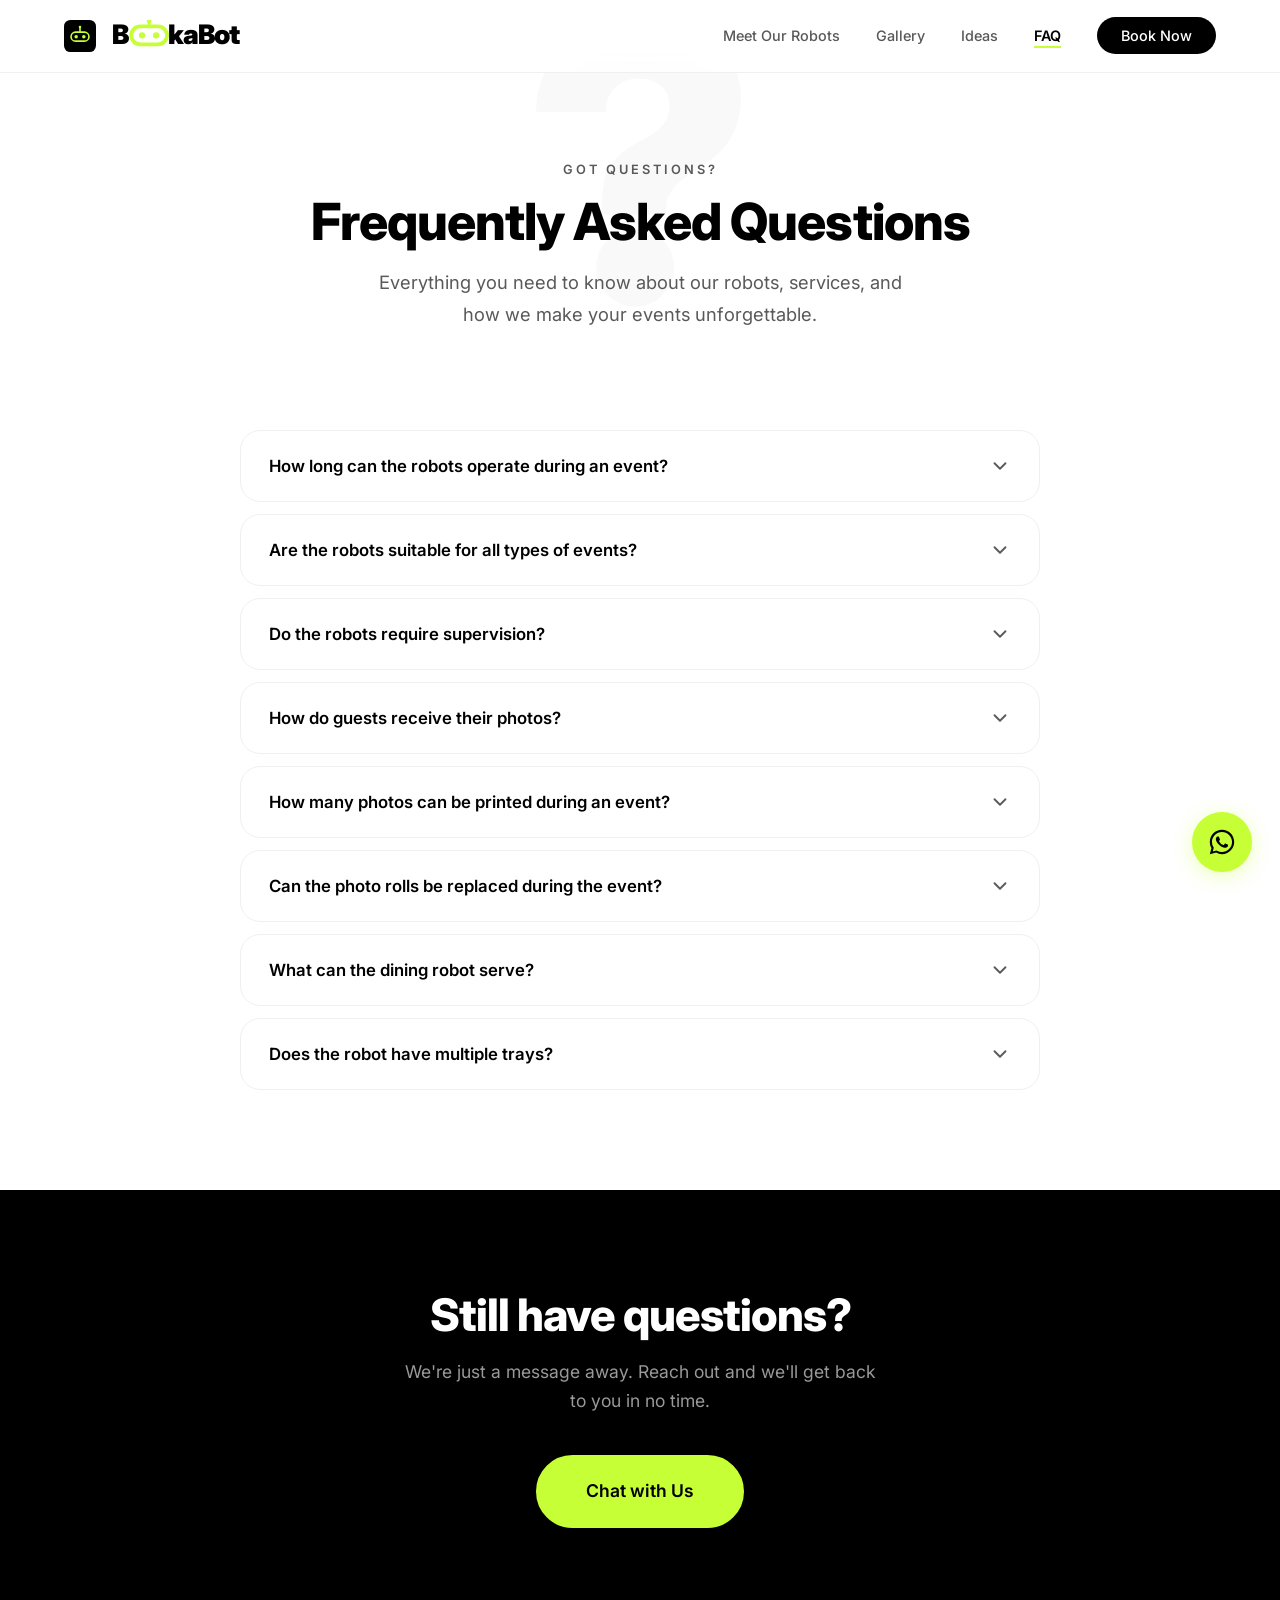
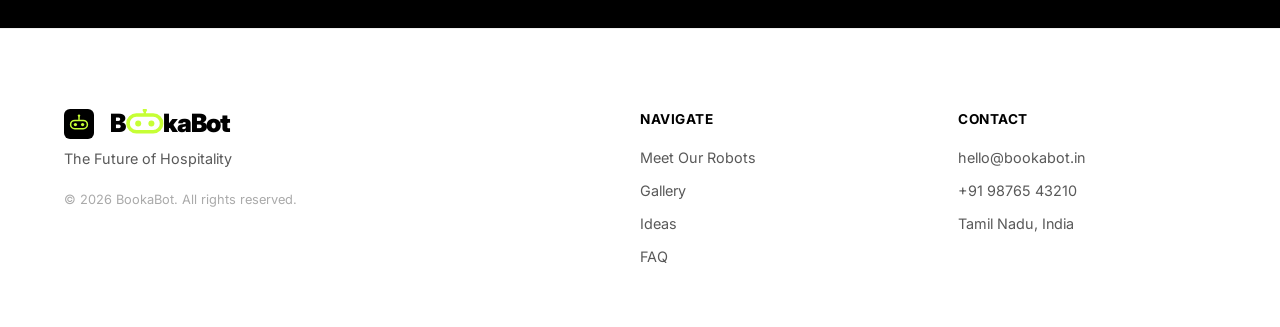
==== faq.html @ e259d072 "Add files via upload" ====
<!DOCTYPE html>
<html lang="en">

<head>
  <meta charset="UTF-8">
  <meta name="viewport" content="width=device-width, initial-scale=1.0">
  <title>FAQ — BookaBot</title>
  <meta name="description"
    content="Frequently asked questions about BookaBot (BaB) — battery life, photo printing, dining robots, event suitability, and more.">
  <link rel="preconnect" href="https://fonts.googleapis.com">
  <link rel="preconnect" href="https://fonts.gstatic.com" crossorigin>
  <link href="https://fonts.googleapis.com/css2?family=Inter:wght@300;400;500;600;700;800;900&display=swap"
    rel="stylesheet">
  <link rel="stylesheet" href="style.css">
</head>

<body>

  <!-- ========== NAVBAR ========== -->
  <nav class="navbar" id="navbar">
    <div class="nav-container">
      <a href="index.html" class="nav-logo" aria-label="BookaBot Home">
        <svg viewBox="0 0 100 100" height="32" xmlns="http://www.w3.org/2000/svg" style="margin-right: 4px;">
          <rect width="100" height="100" rx="20" fill="#000000" />
          <!-- Antenna -->
          <line x1="50" y1="25" x2="50" y2="35" stroke="#C6FF35" stroke-width="5" stroke-linecap="round" />
          <circle cx="50" cy="22" r="4" fill="#C6FF35" />
          <!-- Head pill -->
          <rect x="22" y="38" width="56" height="28" rx="14" fill="none" stroke="#C6FF35" stroke-width="5" />
          <!-- Eyes -->
          <circle cx="38" cy="52" r="5.5" fill="#C6FF35" />
          <circle cx="62" cy="52" r="5.5" fill="#C6FF35" />
        </svg>
        <svg viewBox="0 0 240 50" height="32" fill="currentColor" xmlns="http://www.w3.org/2000/svg">
          <text x="0" y="38" font-family="Inter, sans-serif" font-weight="900" font-size="42"
            letter-spacing="-1.5">B</text>
          <!-- Robot Face 'oo' -->
          <g transform="translate(30, 10)">
            <rect x="0" y="0" width="56" height="28" rx="14" fill="none" stroke="var(--accent)" stroke-width="6" />
            <circle cx="17" cy="14" r="5" fill="var(--accent)" />
            <circle cx="39" cy="14" r="5" fill="var(--accent)" />
            <line x1="28" y1="0" x2="28" y2="-8" stroke="var(--accent)" stroke-width="4" />
            <circle cx="28" cy="-8" r="3.5" fill="var(--accent)" />
          </g>
          <text x="88" y="38" font-family="Inter, sans-serif" font-weight="900" font-size="42"
            letter-spacing="-1.5">kaBot</text>
        </svg>
      </a>
      <ul class="nav-links" id="nav-links">
        <li><a href="index.html#robots">Meet Our Robots</a></li>
        <li><a href="index.html#gallery">Gallery</a></li>
        <li><a href="index.html#perfect-for">Ideas</a></li>
        <li><a href="faq.html" class="nav-active">FAQ</a></li>
        <li><a href="index.html#cta-final" class="nav-cta">Book Now</a></li>
      </ul>
      <button class="nav-toggle" id="nav-toggle" aria-label="Toggle navigation">
        <span></span><span></span><span></span>
      </button>
    </div>
  </nav>

  <!-- ========== FAQ HERO ========== -->
  <section class="faq-hero">
    <div class="section-container">
      <p class="section-eyebrow">Got Questions?</p>
      <h1 class="section-title" style="margin-bottom: 16px;">Frequently Asked Questions</h1>
      <p class="faq-hero-desc">Everything you need to know about our robots, services, and how we make your events
        unforgettable.</p>
    </div>
  </section>

  <!-- ========== FAQ SECTION ========== -->
  <section class="faq-section" id="faq">
    <div class="section-container">
      <div class="faq-list">

        <div class="faq-item" id="faq-1">
          <button class="faq-question" aria-expanded="false" aria-controls="faq-answer-1">
            <span>How long can the robots operate during an event?</span>
            <svg class="faq-chevron" viewBox="0 0 24 24" fill="none" stroke="currentColor" stroke-width="2"
              stroke-linecap="round" stroke-linejoin="round">
              <polyline points="6 9 12 15 18 9"></polyline>
            </svg>
          </button>
          <div class="faq-answer" id="faq-answer-1">
            <p>All our robots come with up to 8 hours of battery life, ensuring uninterrupted performance for most event
              durations.</p>
          </div>
        </div>

        <div class="faq-item" id="faq-2">
          <button class="faq-question" aria-expanded="false" aria-controls="faq-answer-2">
            <span>Are the robots suitable for all types of events?</span>
            <svg class="faq-chevron" viewBox="0 0 24 24" fill="none" stroke="currentColor" stroke-width="2"
              stroke-linecap="round" stroke-linejoin="round">
              <polyline points="6 9 12 15 18 9"></polyline>
            </svg>
          </button>
          <div class="faq-answer" id="faq-answer-2">
            <p>Yes, our robots are designed to enhance a wide range of events including corporate functions, weddings,
              exhibitions, and private parties.</p>
          </div>
        </div>

        <div class="faq-item" id="faq-3">
          <button class="faq-question" aria-expanded="false" aria-controls="faq-answer-3">
            <span>Do the robots require supervision?</span>
            <svg class="faq-chevron" viewBox="0 0 24 24" fill="none" stroke="currentColor" stroke-width="2"
              stroke-linecap="round" stroke-linejoin="round">
              <polyline points="6 9 12 15 18 9"></polyline>
            </svg>
          </button>
          <div class="faq-answer" id="faq-answer-3">
            <p>Yes, one or more of our trained staffs are typically present to ensure smooth functioning and assist with
              interactions if needed.</p>
          </div>
        </div>

        <div class="faq-item" id="faq-4">
          <button class="faq-question" aria-expanded="false" aria-controls="faq-answer-4">
            <span>How do guests receive their photos?</span>
            <svg class="faq-chevron" viewBox="0 0 24 24" fill="none" stroke="currentColor" stroke-width="2"
              stroke-linecap="round" stroke-linejoin="round">
              <polyline points="6 9 12 15 18 9"></polyline>
            </svg>
          </button>
          <div class="faq-answer" id="faq-answer-4">
            <p>Photos can be printed instantly, accessed via QR code, or transferred through a pen drive.</p>
          </div>
        </div>

        <div class="faq-item" id="faq-5">
          <button class="faq-question" aria-expanded="false" aria-controls="faq-answer-5">
            <span>How many photos can be printed during an event?</span>
            <svg class="faq-chevron" viewBox="0 0 24 24" fill="none" stroke="currentColor" stroke-width="2"
              stroke-linecap="round" stroke-linejoin="round">
              <polyline points="6 9 12 15 18 9"></polyline>
            </svg>
          </button>
          <div class="faq-answer" id="faq-answer-5">
            <p>Each roll supports up to 150 prints, and additional rolls can be provided at an extra cost.</p>
          </div>
        </div>

        <div class="faq-item" id="faq-6">
          <button class="faq-question" aria-expanded="false" aria-controls="faq-answer-6">
            <span>Can the photo rolls be replaced during the event?</span>
            <svg class="faq-chevron" viewBox="0 0 24 24" fill="none" stroke="currentColor" stroke-width="2"
              stroke-linecap="round" stroke-linejoin="round">
              <polyline points="6 9 12 15 18 9"></polyline>
            </svg>
          </button>
          <div class="faq-answer" id="faq-answer-6">
            <p>Yes, rolls can be changed mid-event to continue functioning as intended.</p>
          </div>
        </div>

        <div class="faq-item" id="faq-7">
          <button class="faq-question" aria-expanded="false" aria-controls="faq-answer-7">
            <span>What can the dining robot serve?</span>
            <svg class="faq-chevron" viewBox="0 0 24 24" fill="none" stroke="currentColor" stroke-width="2"
              stroke-linecap="round" stroke-linejoin="round">
              <polyline points="6 9 12 15 18 9"></polyline>
            </svg>
          </button>
          <div class="faq-answer" id="faq-answer-7">
            <p>Suvai, our dining robot, can present a variety of items such as refreshments, desserts, and event
              offerings depending on your requirement.</p>
          </div>
        </div>

        <div class="faq-item" id="faq-8">
          <button class="faq-question" aria-expanded="false" aria-controls="faq-answer-8">
            <span>Does the robot have multiple trays?</span>
            <svg class="faq-chevron" viewBox="0 0 24 24" fill="none" stroke="currentColor" stroke-width="2"
              stroke-linecap="round" stroke-linejoin="round">
              <polyline points="6 9 12 15 18 9"></polyline>
            </svg>
          </button>
          <div class="faq-answer" id="faq-answer-8">
            <p>Yes, it comes with one tray and can be upgraded to a two-tray setup for increased serving capacity.</p>
          </div>
        </div>

      </div>
    </div>
  </section>

  <!-- ========== FAQ CTA ========== -->
  <section class="faq-cta">
    <div class="section-container">
      <h2 class="faq-cta-title">Still have questions?</h2>
      <p class="faq-cta-desc">We're just a message away. Reach out and we'll get back to you in no time.</p>
      <a href="https://wa.me/919876543210?text=Hi%20BookaBot!%20I%20have%20a%20question." class="btn btn-accent"
        id="faq-cta-btn">Chat with Us</a>
    </div>
  </section>

  <!-- ========== FOOTER ========== -->
  <footer class="footer">
    <div class="section-container">
      <div class="footer-grid">
        <div class="footer-brand">
          <a href="index.html" class="footer-logo" aria-label="BookaBot Home">
            <svg viewBox="0 0 100 100" height="40" xmlns="http://www.w3.org/2000/svg" style="margin-right: 4px;">
              <rect width="100" height="100" rx="20" fill="#000000" />
              <line x1="50" y1="25" x2="50" y2="35" stroke="#C6FF35" stroke-width="5" stroke-linecap="round" />
              <circle cx="50" cy="22" r="4" fill="#C6FF35" />
              <rect x="22" y="38" width="56" height="28" rx="14" fill="none" stroke="#C6FF35" stroke-width="5" />
              <circle cx="38" cy="52" r="5.5" fill="#C6FF35" />
              <circle cx="62" cy="52" r="5.5" fill="#C6FF35" />
            </svg>
            <svg viewBox="0 0 240 50" height="40" fill="currentColor" xmlns="http://www.w3.org/2000/svg">
              <text x="0" y="38" font-family="Inter, sans-serif" font-weight="900" font-size="42"
                letter-spacing="-1.5">B</text>
              <g transform="translate(30, 10)">
                <rect x="0" y="0" width="56" height="28" rx="14" fill="none" stroke="var(--accent)" stroke-width="6" />
                <circle cx="17" cy="14" r="5" fill="var(--accent)" />
                <circle cx="39" cy="14" r="5" fill="var(--accent)" />
                <line x1="28" y1="0" x2="28" y2="-8" stroke="var(--accent)" stroke-width="4" />
                <circle cx="28" cy="-8" r="3.5" fill="var(--accent)" />
              </g>
              <text x="88" y="38" font-family="Inter, sans-serif" font-weight="900" font-size="42"
                letter-spacing="-1.5">kaBot</text>
            </svg>
          </a>
          <p class="footer-tagline">The Future of Hospitality</p>
          <p class="footer-copy">&copy; 2026 BookaBot. All rights reserved.</p>
        </div>
        <div class="footer-links">
          <h4>Navigate</h4>
          <a href="index.html#robots">Meet Our Robots</a>
          <a href="index.html#gallery">Gallery</a>
          <a href="index.html#perfect-for">Ideas</a>
          <a href="faq.html">FAQ</a>
        </div>
        <div class="footer-links">
          <h4>Contact</h4>
          <a href="mailto:hello@bookabot.in">hello@bookabot.in</a>
          <a href="tel:+919876543210">+91 98765 43210</a>
          <p>Tamil Nadu, India</p>
        </div>
      </div>
    </div>
  </footer>

  <!-- ========== WHATSAPP FLOAT ========== -->
  <a href="https://wa.me/919876543210?text=Hi%20BookaBot!%20I%27d%20like%20to%20book%20a%20robot%20for%20my%20event."
    class="whatsapp-float" id="whatsapp-float" target="_blank" rel="noopener noreferrer" aria-label="Book via WhatsApp">
    <svg viewBox="0 0 32 32" fill="none" xmlns="http://www.w3.org/2000/svg">
      <path
        d="M16 3C8.82 3 3 8.82 3 16c0 2.29.6 4.5 1.74 6.45L3 29l6.72-1.72A12.93 12.93 0 0016 29c7.18 0 13-5.82 13-13S23.18 3 16 3zm0 23.7a10.65 10.65 0 01-5.44-1.49l-.39-.23-3.99 1.05 1.07-3.9-.25-.4A10.67 10.67 0 015.3 16c0-5.9 4.8-10.7 10.7-10.7S26.7 10.1 26.7 16 21.9 26.7 16 26.7zm5.86-8.01c-.32-.16-1.9-.94-2.2-1.05-.29-.1-.5-.16-.72.16-.21.32-.83 1.05-1.02 1.26-.19.21-.37.24-.7.08-.32-.16-1.36-.5-2.58-1.6-.96-.85-1.6-1.9-1.79-2.22-.19-.32-.02-.5.14-.66.15-.15.32-.38.48-.57.16-.19.21-.32.32-.54.1-.21.05-.4-.03-.57-.08-.16-.72-1.73-.98-2.37-.26-.63-.53-.54-.72-.55h-.62c-.21 0-.56.08-.86.4-.29.32-1.12 1.1-1.12 2.67 0 1.58 1.15 3.1 1.31 3.31.16.21 2.26 3.45 5.47 4.84.77.33 1.37.53 1.83.68.77.24 1.47.21 2.02.13.62-.1 1.9-.78 2.17-1.53.27-.75.27-1.4.19-1.53-.08-.13-.3-.21-.62-.37z"
        fill="#000000" />
    </svg>
  </a>

  <script>
    document.addEventListener('DOMContentLoaded', () => {
      // ---- Mobile Nav Toggle ----
      const navToggle = document.getElementById('nav-toggle');
      const navLinks = document.getElementById('nav-links');

      navToggle.addEventListener('click', () => {
        navToggle.classList.toggle('active');
        navLinks.classList.toggle('open');
      });

      navLinks.querySelectorAll('a').forEach(link => {
        link.addEventListener('click', () => {
          navToggle.classList.remove('active');
          navLinks.classList.remove('open');
        });
      });

      // ---- Navbar Scroll Effect ----
      const navbar = document.getElementById('navbar');
      window.addEventListener('scroll', () => {
        if (window.scrollY > 60) {
          navbar.classList.add('scrolled');
        } else {
          navbar.classList.remove('scrolled');
        }
      }, { passive: true });

      // ---- FAQ Accordion ----
      const faqButtons = document.querySelectorAll('.faq-question');

      faqButtons.forEach(button => {
        button.addEventListener('click', () => {
          const item = button.parentElement;
          const isOpen = item.classList.contains('open');

          // Close all items
          document.querySelectorAll('.faq-item').forEach(i => {
            i.classList.remove('open');
            i.querySelector('.faq-question').setAttribute('aria-expanded', 'false');
          });

          // Toggle clicked item
          if (!isOpen) {
            item.classList.add('open');
            button.setAttribute('aria-expanded', 'true');
          }
        });
      });

      // ---- Intersection Observer: Reveal on Scroll ----
      const revealElements = document.querySelectorAll(
        '.faq-item, .section-eyebrow, .section-title, .faq-hero-desc, .faq-cta-title, .faq-cta-desc, .btn-accent'
      );

      revealElements.forEach(el => el.classList.add('reveal'));

      const observer = new IntersectionObserver((entries) => {
        entries.forEach(entry => {
          if (entry.isIntersecting) {
            entry.target.classList.add('visible');
            observer.unobserve(entry.target);
          }
        });
      }, { threshold: 0.15, rootMargin: '0px 0px -40px 0px' });

      revealElements.forEach(el => observer.observe(el));

      // Stagger FAQ items
      document.querySelectorAll('.faq-item').forEach((item, i) => {
        item.style.transitionDelay = `${i * 60}ms`;
      });
    });
  </script>

</body>

</html>
---- style.css ----
/* ========================================
   BOOKABOT — DESIGN SYSTEM & STYLES
   ======================================== */

/* ---- RESET & BASE ---- */
*,
*::before,
*::after {
  margin: 0;
  padding: 0;
  box-sizing: border-box;
}

:root {
  --bg: #FFFFFF;
  --text: #000000;
  --text-secondary: #595959;
  --accent: #C6FF35;
  --accent-rgb: 198, 255, 53;
  --radius: 12px;
  --radius-lg: 20px;
  --transition: 250ms ease-in-out;
  --section-padding: 120px 0;
  --container-width: 1200px;
}

html {
  scroll-behavior: smooth;
  -webkit-font-smoothing: antialiased;
  -moz-osx-font-smoothing: grayscale;
}

body {
  font-family: 'Inter', -apple-system, BlinkMacSystemFont, 'Segoe UI', sans-serif;
  background: var(--bg);
  color: var(--text);
  line-height: 1.6;
  overflow-x: hidden;
}

img,
svg {
  max-width: 100%;
  display: block;
}

a {
  text-decoration: none;
  color: inherit;
}

ul {
  list-style: none;
}

.section-container {
  max-width: var(--container-width);
  margin: 0 auto;
  padding: 0 24px;
}

/* ---- TYPOGRAPHY ---- */
.section-eyebrow {
  font-size: 0.8rem;
  font-weight: 600;
  letter-spacing: 3px;
  text-transform: uppercase;
  color: var(--text-secondary);
  margin-bottom: 12px;
}

.section-title {
  font-size: clamp(2rem, 5vw, 3.2rem);
  font-weight: 800;
  letter-spacing: -1px;
  line-height: 1.15;
  margin-bottom: 60px;
}

/* ---- BUTTONS ---- */
.btn {
  display: inline-flex;
  align-items: center;
  justify-content: center;
  padding: 16px 36px;
  font-family: inherit;
  font-size: 0.95rem;
  font-weight: 600;
  border-radius: 60px;
  cursor: pointer;
  transition: all var(--transition);
  border: 2px solid transparent;
  white-space: nowrap;
}

.btn-primary {
  background: var(--text);
  color: var(--bg);
  border-color: var(--text);
}

.btn-primary:hover {
  background: var(--accent);
  color: var(--text);
  border-color: var(--accent);
}

.btn-outline {
  position: relative;
  background: transparent;
  color: var(--text);
  border-color: #D0D0D0;
  overflow: hidden;
  z-index: 1;
}

.btn-outline::before {
  content: '';
  position: absolute;
  bottom: 0;
  left: 0;
  width: 100%;
  height: 0%;
  background: var(--accent);
  transition: height 0.3s cubic-bezier(0.4, 0, 0.2, 1);
  z-index: -1;
  border-radius: 60px;
}

.btn-outline:hover {
  border-color: var(--accent);
  color: #000000;
}

.btn-outline:hover::before {
  height: 100%;
}

.btn-accent {
  background: var(--accent);
  color: var(--text);
  border-color: var(--accent);
  font-size: 1.1rem;
  padding: 20px 48px;
}

.btn-accent:hover {
  box-shadow: 0 0 30px rgba(var(--accent-rgb), 0.4);
  transform: translateY(-2px);
}

/* ========================================
   NAVBAR
   ======================================== */
.navbar {
  position: fixed;
  top: 0;
  left: 0;
  width: 100%;
  z-index: 1000;
  background: rgba(255, 255, 255, 0.85);
  backdrop-filter: blur(20px);
  -webkit-backdrop-filter: blur(20px);
  border-bottom: 1px solid rgba(0, 0, 0, 0.06);
  transition: all var(--transition);
}

.navbar.scrolled {
  box-shadow: 0 1px 20px rgba(0, 0, 0, 0.06);
}

.nav-container {
  max-width: var(--container-width);
  margin: 0 auto;
  padding: 0 24px;
  display: flex;
  align-items: center;
  justify-content: space-between;
  height: 72px;
}

.nav-logo {
  display: flex;
  align-items: center;
  gap: 12px;
  font-size: 1.4rem;
  font-weight: 800;
  letter-spacing: -0.5px;
}

.nav-logo svg {
  height: 32px;
  width: auto;
}

.nav-logo span {
  color: var(--text);
  margin-top: 2px;
}

.nav-links {
  display: flex;
  align-items: center;
  gap: 36px;
}

.nav-links a {
  font-size: 0.9rem;
  font-weight: 500;
  color: var(--text-secondary);
  transition: color var(--transition);
  position: relative;
}

.nav-links a::after {
  content: '';
  position: absolute;
  bottom: -4px;
  left: 0;
  width: 0;
  height: 2px;
  background: var(--accent);
  transition: width var(--transition);
}

.nav-links a:hover {
  color: var(--text);
}

.nav-links a:hover::after {
  width: 100%;
}

.nav-cta {
  background: var(--text);
  color: var(--bg) !important;
  padding: 10px 24px;
  border-radius: 60px;
  transition: all var(--transition) !important;
}

.nav-cta::after {
  display: none !important;
}

.nav-cta:hover {
  background: var(--accent) !important;
  color: var(--text) !important;
}

.nav-toggle {
  display: none;
  flex-direction: column;
  gap: 5px;
  background: none;
  border: none;
  cursor: pointer;
  padding: 4px;
}

.nav-toggle span {
  display: block;
  width: 24px;
  height: 2px;
  background: var(--text);
  border-radius: 2px;
  transition: all var(--transition);
}

/* ========================================
   HERO
   ======================================== */
.hero {
  position: relative;
  min-height: 100vh;
  display: flex;
  align-items: center;
  overflow: hidden;
  padding-top: 72px;
}

.hero-bg-text {
  position: absolute;
  top: 50%;
  left: 50%;
  transform: translate(-50%, -50%);
  font-size: clamp(200px, 35vw, 500px);
  font-weight: 900;
  color: rgba(0, 0, 0, 0.03);
  letter-spacing: -10px;
  pointer-events: none;
  user-select: none;
  z-index: 0;
  white-space: nowrap;
  will-change: transform;
}

.hero-container {
  max-width: var(--container-width);
  margin: 0 auto;
  padding: 0 24px;
  display: grid;
  grid-template-columns: 1fr 1fr;
  gap: 60px;
  align-items: center;
  position: relative;
  z-index: 1;
  width: 100%;
}

.hero-eyebrow {
  font-size: 0.8rem;
  font-weight: 600;
  letter-spacing: 3px;
  text-transform: uppercase;
  color: var(--text-secondary);
  margin-bottom: 20px;
}

.hero-title {
  font-size: clamp(3rem, 8vw, 5.5rem);
  font-weight: 900;
  letter-spacing: -3px;
  line-height: 1;
  margin-bottom: 16px;
}

.hero-title span {
  color: var(--text-secondary);
}

.hero-tagline {
  font-size: clamp(1.1rem, 2.5vw, 1.5rem);
  font-weight: 500;
  color: var(--text-secondary);
  margin-bottom: 24px;
}

.hero-desc {
  font-size: 1.05rem;
  color: var(--text-secondary);
  max-width: 480px;
  line-height: 1.7;
  margin-bottom: 40px;
}

.hero-actions {
  display: flex;
  gap: 16px;
  flex-wrap: wrap;
}

/* Hero Visual */
.hero-visual {
  display: flex;
  justify-content: center;
  align-items: center;
}

.hero-robot-wrapper {
  position: relative;
  width: 100%;
  max-width: 400px;
  animation: float 4s ease-in-out infinite;
}

.hero-robot {
  width: 100%;
  height: auto;
  filter: drop-shadow(0 20px 40px rgba(0, 0, 0, 0.08));
}

@keyframes float {

  0%,
  100% {
    transform: translateY(0);
  }

  50% {
    transform: translateY(-20px);
  }
}

/* ========================================
   FEATURES
   ======================================== */
.features {
  padding: var(--section-padding);
}

.features-grid {
  display: grid;
  grid-template-columns: repeat(3, 1fr);
  gap: 32px;
}

.feature-card {
  background: var(--bg);
  border: 1px solid #F0F0F0;
  border-radius: var(--radius-lg);
  padding: 48px 36px;
  transition: all var(--transition);
  position: relative;
  overflow: hidden;
}

.feature-card::after {
  content: '';
  position: absolute;
  bottom: 0;
  left: 0;
  width: 0;
  height: 3px;
  background: var(--accent);
  transition: width var(--transition);
}

.feature-card:hover {
  transform: translateY(-6px);
  box-shadow: 0 20px 60px rgba(0, 0, 0, 0.06);
  border-color: #E0E0E0;
}

.feature-card:hover::after {
  width: 100%;
}

.feature-icon {
  width: 56px;
  height: 56px;
  margin-bottom: 28px;
  color: var(--text);
  transition: color var(--transition);
}

.feature-card:hover .feature-icon {
  color: var(--accent);
}

.feature-icon svg {
  width: 100%;
  height: 100%;
}

.feature-title {
  font-size: 1.25rem;
  font-weight: 700;
  margin-bottom: 12px;
}

.feature-desc {
  font-size: 0.95rem;
  color: var(--text-secondary);
  line-height: 1.65;
}

/* ========================================
   PERFECT FOR
   ======================================== */
.perfect-for {
  padding: var(--section-padding);
  background: #FAFAFA;
}

.events-grid {
  /* Deprecated but kept for safety */
  display: grid;
  grid-template-columns: repeat(5, 1fr);
  gap: 24px;
}

.events-marquee-content {
  animation-duration: 80s;
}

.event-card {
  background: var(--bg);
  border-radius: var(--radius-lg);
  padding: 40px 24px;
  text-align: center;
  border: 1px solid #F0F0F0;
  transition: all var(--transition);
  position: relative;
  overflow: hidden;
  flex: 0 0 260px;
  /* Force fixed width for marquee */
}

.event-card::after {
  content: '';
  position: absolute;
  bottom: 0;
  left: 50%;
  transform: translateX(-50%);
  width: 0;
  height: 3px;
  background: var(--accent);
  transition: width var(--transition);
}

.event-card:hover {
  transform: translateY(-4px);
  box-shadow: 0 12px 40px rgba(0, 0, 0, 0.05);
}

.event-card:hover::after {
  width: 60%;
}

.event-emoji {
  font-size: 2.4rem;
  display: block;
  margin-bottom: 20px;
}

.event-title {
  font-size: 1rem;
  font-weight: 700;
  margin-bottom: 8px;
}

.event-desc {
  font-size: 0.85rem;
  color: var(--text-secondary);
  line-height: 1.55;
}

/* ========================================
   GALLERY
   ======================================== */
.gallery {
  padding: var(--section-padding);
}

.marquee-track {
  width: 100vw;
  margin-left: calc(-50vw + 50%);
  overflow: hidden;
  position: relative;
  display: flex;
  padding: 20px 0;
}

.marquee-content {
  display: flex;
  gap: 20px;
  animation: scroll-left 40s linear infinite;
  padding: 0 10px;
}

/* Marquee keeps scrolling on hover — no pause */

.marquee-item {
  flex: 0 0 auto;
  width: 320px;
  height: 240px;
  border-radius: var(--radius);
  overflow: hidden;
  display: flex;
  align-items: center;
  justify-content: center;
}

.marquee-item svg {
  width: 60%;
  max-width: 180px;
  opacity: 0.6;
}

@keyframes scroll-left {
  0% {
    transform: translateX(0);
  }

  100% {
    transform: translateX(calc(-50% - 10px));
  }
}

/* ========================================
   SLOT BOOKING (GLASSMORPHISM)
   ======================================== */
.booking {
  padding: var(--section-padding);
  position: relative;
  overflow: hidden;
  background: #FAFAFA;
}

.booking-card {
  background: rgba(255, 255, 255, 0.4);
  backdrop-filter: blur(24px);
  -webkit-backdrop-filter: blur(24px);
  border: 1px solid rgba(255, 255, 255, 0.8);
  border-radius: var(--radius-lg);
  padding: 60px;
  display: grid;
  grid-template-columns: 1fr 1fr;
  gap: 60px;
  align-items: center;
  box-shadow: 0 20px 60px rgba(0, 0, 0, 0.05), inset 0 0 0 1px rgba(255, 255, 255, 0.3);
  position: relative;
}

.booking::before {
  content: '';
  position: absolute;
  top: 50%;
  left: 50%;
  transform: translate(-50%, -50%);
  width: 60vw;
  height: 60vw;
  max-width: 800px;
  max-height: 800px;
  background: radial-gradient(circle, rgba(var(--accent-rgb), 0.15) 0%, rgba(255, 255, 255, 0) 70%);
  z-index: 0;
  pointer-events: none;
}

.booking-content {
  position: relative;
  z-index: 1;
}

.booking-desc {
  font-size: 1.1rem;
  color: var(--text-secondary);
  line-height: 1.6;
}

.booking-form {
  display: flex;
  flex-direction: column;
  gap: 24px;
  position: relative;
  z-index: 1;
}

.form-group {
  display: flex;
  flex-direction: column;
  gap: 8px;
}

.form-group label {
  font-size: 0.85rem;
  font-weight: 600;
  color: var(--text-secondary);
  text-transform: uppercase;
  letter-spacing: 0.5px;
}

.form-group input,
.form-group select {
  width: 100%;
  padding: 16px;
  background: rgba(255, 255, 255, 0.25);
  backdrop-filter: blur(12px);
  -webkit-backdrop-filter: blur(12px);
  border: 1px solid rgba(255, 255, 255, 0.6);
  border-radius: var(--radius);
  font-family: inherit;
  font-size: 1rem;
  color: var(--text);
  transition: all var(--transition);
  outline: none;
  box-shadow: inset 0 2px 5px rgba(255, 255, 255, 0.4), 0 4px 12px rgba(0, 0, 0, 0.03);
}

.form-group select {
  appearance: none;
  background-image: url("data:image/svg+xml;charset=UTF-8,%3csvg xmlns='http://www.w3.org/2000/svg' viewBox='0 0 24 24' fill='none' stroke='black' stroke-width='2' stroke-linecap='round' stroke-linejoin='round'%3e%3cpolyline points='6 9 12 15 18 9'%3e%3c/polyline%3e%3c/svg%3e");
  background-repeat: no-repeat;
  background-position: right 16px center;
  background-size: 18px;
  padding-right: 48px;
}

.form-group select option {
  background: #FFFFFF;
  color: var(--text);
}

#event-date {
  background-image: url("data:image/svg+xml;charset=UTF-8,%3csvg xmlns='http://www.w3.org/2000/svg' viewBox='0 0 24 24' fill='none' stroke='black' stroke-width='2' stroke-linecap='round' stroke-linejoin='round'%3e%3crect x='3' y='4' width='18' height='18' rx='2' ry='2'%3e%3c/rect%3e%3cline x1='16' y1='2' x2='16' y2='6'%3e%3c/line%3e%3cline x1='8' y1='2' x2='8' y2='6'%3e%3c/line%3e%3cline x1='3' y1='10' x2='21' y2='10'%3e%3c/line%3e%3c/svg%3e");
  background-repeat: no-repeat;
  background-position: right 16px center;
  background-size: 18px;
  padding-right: 48px;
  cursor: pointer;
}

.form-group input:focus {
  border-color: var(--accent);
  background: rgba(255, 255, 255, 0.6);
  box-shadow: 0 0 0 4px rgba(var(--accent-rgb), 0.25), inset 0 2px 4px rgba(255, 255, 255, 0.5);
}

/* ========================================
   CUSTOM SELECT (GLASSMORPHISM)
   ======================================== */
.custom-select-wrapper {
  position: relative;
  user-select: none;
  width: 100%;
}

.custom-select {
  position: relative;
}

.custom-select-trigger {
  width: 100%;
  padding: 16px;
  background: rgba(255, 255, 255, 0.25);
  backdrop-filter: blur(12px);
  -webkit-backdrop-filter: blur(12px);
  border: 1px solid rgba(255, 255, 255, 0.6);
  border-radius: var(--radius);
  font-family: inherit;
  font-size: 1rem;
  color: var(--text);
  cursor: pointer;
  transition: all var(--transition);
  box-shadow: inset 0 2px 5px rgba(255, 255, 255, 0.4), 0 4px 12px rgba(0, 0, 0, 0.03);
  display: flex;
  justify-content: space-between;
  align-items: center;
}

.custom-select-trigger::after {
  content: '';
  width: 18px;
  height: 18px;
  background-image: url("data:image/svg+xml;charset=UTF-8,%3csvg xmlns='http://www.w3.org/2000/svg' viewBox='0 0 24 24' fill='none' stroke='black' stroke-width='2' stroke-linecap='round' stroke-linejoin='round'%3e%3cpolyline points='6 9 12 15 18 9'%3e%3c/polyline%3e%3c/svg%3e");
  background-repeat: no-repeat;
  background-size: contain;
  transition: transform var(--transition);
}

.custom-select.open .custom-select-trigger {
  border-color: var(--accent);
  background: rgba(255, 255, 255, 0.6);
  box-shadow: 0 0 0 4px rgba(var(--accent-rgb), 0.25), inset 0 2px 4px rgba(255, 255, 255, 0.5);
  border-bottom-left-radius: 0;
  border-bottom-right-radius: 0;
}

.custom-select.open .custom-select-trigger::after {
  transform: rotate(180deg);
}

.custom-options {
  position: absolute;
  top: 100%;
  left: 0;
  right: 0;
  background: rgba(255, 255, 255, 0.8);
  backdrop-filter: blur(80px);
  -webkit-backdrop-filter: blur(80px);
  border: 1px solid rgba(255, 255, 255, 0.8);
  border-top: none;
  border-bottom-left-radius: var(--radius);
  border-bottom-right-radius: var(--radius);
  box-shadow: 0 20px 40px rgba(0, 0, 0, 0.1);
  opacity: 0;
  visibility: hidden;
  pointer-events: none;
  transform: translateY(-10px);
  transition: all var(--transition);
  z-index: 10;
  overflow: hidden;
}

.custom-select.open .custom-options {
  opacity: 1;
  visibility: visible;
  pointer-events: all;
  transform: translateY(0);
}

.custom-option {
  padding: 14px 16px;
  font-size: 0.95rem;
  color: var(--text);
  cursor: pointer;
  transition: background var(--transition);
}

.custom-option:hover {
  background: rgba(198, 255, 53, 0.4);
}

.custom-option.selected {
  background: var(--accent);
  font-weight: 600;
}

/* ========================================
   FLATPICKR CUSTOM GLASSMORPHISM
   ======================================== */
.flatpickr-calendar {
  background: rgba(255, 255, 255, 0.6) !important;
  backdrop-filter: blur(80px) !important;
  -webkit-backdrop-filter: blur(80px) !important;
  border: 1px solid rgba(255, 255, 255, 0.9) !important;
  box-shadow: 0 20px 60px rgba(0, 0, 0, 0.1) !important;
  border-radius: var(--radius-lg) !important;
  padding: 10px !important;
  font-family: inherit !important;
  width: 330px !important;
  box-sizing: border-box !important;
}

.flatpickr-calendar.arrowTop:before,
.flatpickr-calendar.arrowTop:after,
.flatpickr-calendar.arrowBottom:before,
.flatpickr-calendar.arrowBottom:after {
  display: none !important;
}

.flatpickr-day.selected,
.flatpickr-day.selected:focus,
.flatpickr-day.selected:hover {
  background: var(--accent) !important;
  border-color: var(--accent) !important;
  color: var(--text) !important;
  font-weight: 700 !important;
}

.flatpickr-month {
  color: var(--text) !important;
}

.flatpickr-weekday {
  color: var(--text-secondary) !important;
  font-weight: 600 !important;
}

.flatpickr-day:hover {
  background: rgba(198, 255, 53, 0.3) !important;
  border-color: transparent !important;
}

.booking-submit {
  margin-top: 12px;
  width: 100%;
}

/* ========================================
   MEET OUR ROBOTS
   ======================================== */
.robots {
  padding: var(--section-padding);
  background: var(--bg);
}

.robots-list {
  display: flex;
  flex-direction: column;
  gap: 120px;
}

.robot-showcase {
  display: grid;
  grid-template-columns: 1fr 1fr;
  gap: 80px;
  align-items: center;
}

.robot-showcase.reverse {
  direction: rtl;
}

.robot-showcase.reverse>* {
  direction: ltr;
  /* strict LTR for texts */
}

.robot-info {
  display: flex;
  flex-direction: column;
}

.robot-name {
  font-size: 2.8rem;
  font-weight: 800;
  letter-spacing: -1px;
  margin-bottom: 8px;
}

.robot-role {
  font-size: 1.1rem;
  font-weight: 600;
  color: var(--text-secondary);
  text-transform: uppercase;
  letter-spacing: 1px;
  margin-bottom: 24px;
}

.robot-desc {
  font-size: 1.1rem;
  color: var(--text-secondary);
  line-height: 1.6;
  margin-bottom: 40px;
}

.robot-features {
  display: flex;
  flex-direction: column;
  gap: 16px;
}

.robot-features li {
  font-size: 1.05rem;
  color: var(--text);
  padding-left: 36px;
  position: relative;
  font-weight: 500;
}

.robot-features li::before {
  content: '✓';
  position: absolute;
  left: 0;
  top: 2px;
  color: var(--text);
  font-weight: 800;
  font-size: 0.8rem;
  background: var(--accent);
  width: 22px;
  height: 22px;
  display: flex;
  align-items: center;
  justify-content: center;
  border-radius: 50%;
}

.robot-image-placeholder {
  width: 100%;
  aspect-ratio: 4 / 3;
  background: #FAFAFA;
  border-radius: var(--radius-lg);
  border: 1px solid rgba(0, 0, 0, 0.05);
  display: flex;
  align-items: center;
  justify-content: center;
  position: relative;
  overflow: hidden;
  transition: transform var(--transition), box-shadow var(--transition);
}

.robot-image-placeholder::before {
  content: '';
  position: absolute;
  top: 50%;
  left: 50%;
  transform: translate(-50%, -50%);
  width: 100%;
  height: 100%;
  background: radial-gradient(circle, rgba(var(--accent-rgb), 0.1) 0%, rgba(255, 255, 255, 0) 70%);
  pointer-events: none;
}

.placeholder-box svg {
  width: 160px;
  height: auto;
  opacity: 0.8;
}

.robot-showcase:hover .robot-image-placeholder {
  transform: scale(1.02);
  box-shadow: 0 20px 60px rgba(0, 0, 0, 0.05);
}

/* ========================================
   FINAL CTA
   ======================================== */
.cta-final {
  padding: 140px 0;
  background: var(--text);
  text-align: center;
}

.cta-title {
  font-size: clamp(2rem, 5vw, 3.4rem);
  font-weight: 800;
  color: var(--bg);
  letter-spacing: -1px;
  margin-bottom: 20px;
  line-height: 1.15;
}

.cta-desc {
  font-size: 1.1rem;
  color: #999;
  max-width: 520px;
  margin: 0 auto 48px;
  line-height: 1.65;
}

/* ========================================
   FOOTER
   ======================================== */
.footer {
  padding: 80px 0 48px;
  border-top: 1px solid #F0F0F0;
}

.footer-grid {
  display: grid;
  grid-template-columns: 2fr 1fr 1fr;
  gap: 60px;
}

.footer-logo {
  display: inline-flex;
  align-items: center;
  gap: 12px;
  font-size: 1.3rem;
  font-weight: 800;
  margin-bottom: 8px;
}

.footer-logo svg {
  height: 30px;
  width: auto;
}

.footer-logo span {
  color: var(--text);
  margin-top: 2px;
}

.footer-tagline {
  font-size: 0.9rem;
  color: var(--text-secondary);
  margin-bottom: 20px;
}

.footer-copy {
  font-size: 0.8rem;
  color: #AAAAAA;
}

.footer-links h4 {
  font-size: 0.85rem;
  font-weight: 700;
  margin-bottom: 16px;
  letter-spacing: 0.5px;
  text-transform: uppercase;
}

.footer-links a,
.footer-links p {
  display: block;
  font-size: 0.9rem;
  color: var(--text-secondary);
  margin-bottom: 10px;
  transition: color var(--transition);
}

.footer-links a:hover {
  color: var(--text);
}

/* ========================================
   WHATSAPP FLOATING BUTTON
   ======================================== */
.whatsapp-float {
  position: fixed;
  bottom: 28px;
  right: 28px;
  width: 60px;
  height: 60px;
  background: var(--accent);
  border-radius: 50%;
  display: flex;
  align-items: center;
  justify-content: center;
  box-shadow: 0 4px 20px rgba(var(--accent-rgb), 0.35);
  z-index: 999;
  transition: all var(--transition);
  animation: pulse-subtle 3s ease-in-out infinite;
}

.whatsapp-float svg {
  width: 30px;
  height: 30px;
}

.whatsapp-float:hover {
  transform: scale(1.1);
  box-shadow: 0 6px 30px rgba(var(--accent-rgb), 0.5);
}

@keyframes pulse-subtle {

  0%,
  100% {
    box-shadow: 0 4px 20px rgba(var(--accent-rgb), 0.35);
  }

  50% {
    box-shadow: 0 4px 30px rgba(var(--accent-rgb), 0.5);
  }
}

/* ========================================
   SCROLL ANIMATIONS (IntersectionObserver)
   ======================================== */
.reveal {
  opacity: 0;
  transform: translateY(30px);
  transition: opacity 0.6s ease, transform 0.6s ease;
}

.reveal.visible {
  opacity: 1;
  transform: translateY(0);
}

/* ========================================
   RESPONSIVE DESIGN
   ======================================== */

/* Tablet */
@media (max-width: 1024px) {
  :root {
    --section-padding: 80px 0;
  }

  .hero-container {
    grid-template-columns: 1fr;
    text-align: center;
    gap: 40px;
  }

  .hero-desc {
    margin-left: auto;
    margin-right: auto;
  }

  .hero-actions {
    justify-content: center;
  }

  .hero-robot-wrapper {
    max-width: 280px;
  }

  .booking-card {
    grid-template-columns: 1fr;
    gap: 40px;
    padding: 40px 30px;
    text-align: center;
  }

  .features-grid {
    grid-template-columns: 1fr;
    max-width: 480px;
    margin: 0 auto;
  }

  .events-grid {
    grid-template-columns: repeat(3, 1fr);
  }

  .gallery-grid {
    grid-template-columns: repeat(2, 1fr);
  }

  .gallery-item--wide {
    grid-column: span 1;
  }

  .pricing-grid {
    grid-template-columns: 1fr;
    max-width: 440px;
    margin: 0 auto;
  }

  .footer-grid {
    grid-template-columns: 1fr 1fr;
    gap: 40px;
  }

  .footer-brand {
    grid-column: span 2;
  }
}

/* Mobile */
@media (max-width: 768px) {
  :root {
    --section-padding: 64px 0;
  }

  .nav-links {
    display: none;
    position: absolute;
    top: 72px;
    left: 0;
    width: 100%;
    background: rgba(255, 255, 255, 0.98);
    backdrop-filter: blur(20px);
    flex-direction: column;
    padding: 24px;
    gap: 20px;
    border-bottom: 1px solid #F0F0F0;
  }

  .nav-links.open {
    display: flex;
  }

  .nav-toggle {
    display: flex;
  }

  .nav-toggle.active span:nth-child(1) {
    transform: rotate(45deg) translate(5px, 5px);
  }

  .nav-toggle.active span:nth-child(2) {
    opacity: 0;
  }

  .nav-toggle.active span:nth-child(3) {
    transform: rotate(-45deg) translate(4px, -4px);
  }

  .hero-bg-text {
    font-size: 150px;
  }

  .section-title {
    margin-bottom: 40px;
  }

  .events-grid {
    grid-template-columns: repeat(2, 1fr);
  }

  .gallery-grid {
    grid-template-columns: 1fr;
  }

  .footer-grid {
    grid-template-columns: 1fr;
    gap: 32px;
  }

  .footer-brand {
    grid-column: span 1;
  }

  .whatsapp-float {
    bottom: 20px;
    right: 20px;
    width: 54px;
    height: 54px;
  }

  .cta-final {
    padding: 100px 0;
  }
}

@media (max-width: 480px) {
  .hero-title {
    font-size: 3rem;
  }

  .hero-actions {
    flex-direction: column;
    align-items: center;
  }

  .hero-actions .btn {
    width: 100%;
    max-width: 280px;
  }

  .events-grid {
    grid-template-columns: 1fr;
  }

  .btn-accent {
    font-size: 1rem;
    padding: 18px 36px;
  }
}

/* ========================================
   FAQ PAGE
   ======================================== */

/* Active nav link */
.nav-active {
  color: var(--text) !important;
  font-weight: 600 !important;
}

.nav-active::after {
  width: 100% !important;
}

/* FAQ Hero */
.faq-hero {
  padding-top: 160px;
  padding-bottom: 60px;
  text-align: center;
  position: relative;
  overflow: hidden;
}

.faq-hero::before {
  content: '?';
  position: absolute;
  top: 50%;
  left: 50%;
  transform: translate(-50%, -55%);
  font-size: clamp(200px, 30vw, 450px);
  font-weight: 900;
  color: rgba(0, 0, 0, 0.025);
  pointer-events: none;
  user-select: none;
}

.faq-hero .section-title {
  margin-bottom: 16px;
}

.faq-hero-desc {
  font-size: 1.15rem;
  color: var(--text-secondary);
  max-width: 560px;
  margin: 0 auto;
  line-height: 1.7;
}

/* FAQ Section */
.faq-section {
  padding: 40px 0 100px;
}

.faq-list {
  max-width: 800px;
  margin: 0 auto;
  display: flex;
  flex-direction: column;
  gap: 12px;
}

/* FAQ Item */
.faq-item {
  background: var(--bg);
  border: 1px solid #F0F0F0;
  border-radius: var(--radius-lg);
  overflow: hidden;
  transition: all var(--transition);
  position: relative;
}

.faq-item::before {
  content: '';
  position: absolute;
  top: 0;
  left: 0;
  width: 3px;
  height: 0;
  background: var(--accent);
  transition: height 0.4s ease;
  border-radius: 3px 0 0 3px;
}

.faq-item:hover {
  border-color: #E0E0E0;
  box-shadow: 0 4px 20px rgba(0, 0, 0, 0.04);
}

.faq-item.open {
  border-color: rgba(var(--accent-rgb), 0.3);
  box-shadow: 0 8px 30px rgba(0, 0, 0, 0.06);
}

.faq-item.open::before {
  height: 100%;
}

/* Question button */
.faq-question {
  width: 100%;
  display: flex;
  align-items: center;
  justify-content: space-between;
  gap: 20px;
  padding: 24px 28px;
  background: none;
  border: none;
  cursor: pointer;
  text-align: left;
  font-family: inherit;
  font-size: 1.05rem;
  font-weight: 600;
  color: var(--text);
  transition: color var(--transition);
}

.faq-question:hover {
  color: var(--text);
}

.faq-chevron {
  width: 22px;
  height: 22px;
  flex-shrink: 0;
  color: var(--text-secondary);
  transition: transform 0.35s ease, color 0.35s ease;
}

.faq-item.open .faq-chevron {
  transform: rotate(180deg);
  color: var(--accent);
}

/* Answer */
.faq-answer {
  max-height: 0;
  overflow: hidden;
  transition: max-height 0.4s ease, padding 0.4s ease;
}

.faq-item.open .faq-answer {
  max-height: 300px;
}

.faq-answer p {
  padding: 0 28px 24px;
  font-size: 1rem;
  color: var(--text-secondary);
  line-height: 1.7;
}

/* FAQ CTA */
.faq-cta {
  padding: 100px 0;
  background: var(--text);
  text-align: center;
}

.faq-cta-title {
  font-size: clamp(1.8rem, 4vw, 2.8rem);
  font-weight: 800;
  color: var(--bg);
  letter-spacing: -1px;
  margin-bottom: 16px;
  line-height: 1.15;
}

.faq-cta-desc {
  font-size: 1.1rem;
  color: #999;
  max-width: 480px;
  margin: 0 auto 40px;
  line-height: 1.65;
}

/* FAQ Responsive */
@media (max-width: 768px) {
  .faq-hero {
    padding-top: 130px;
    padding-bottom: 40px;
  }

  .faq-question {
    padding: 20px 20px;
    font-size: 0.95rem;
  }

  .faq-answer p {
    padding: 0 20px 20px;
    font-size: 0.9rem;
  }

  .faq-cta {
    padding: 80px 0;
  }
}
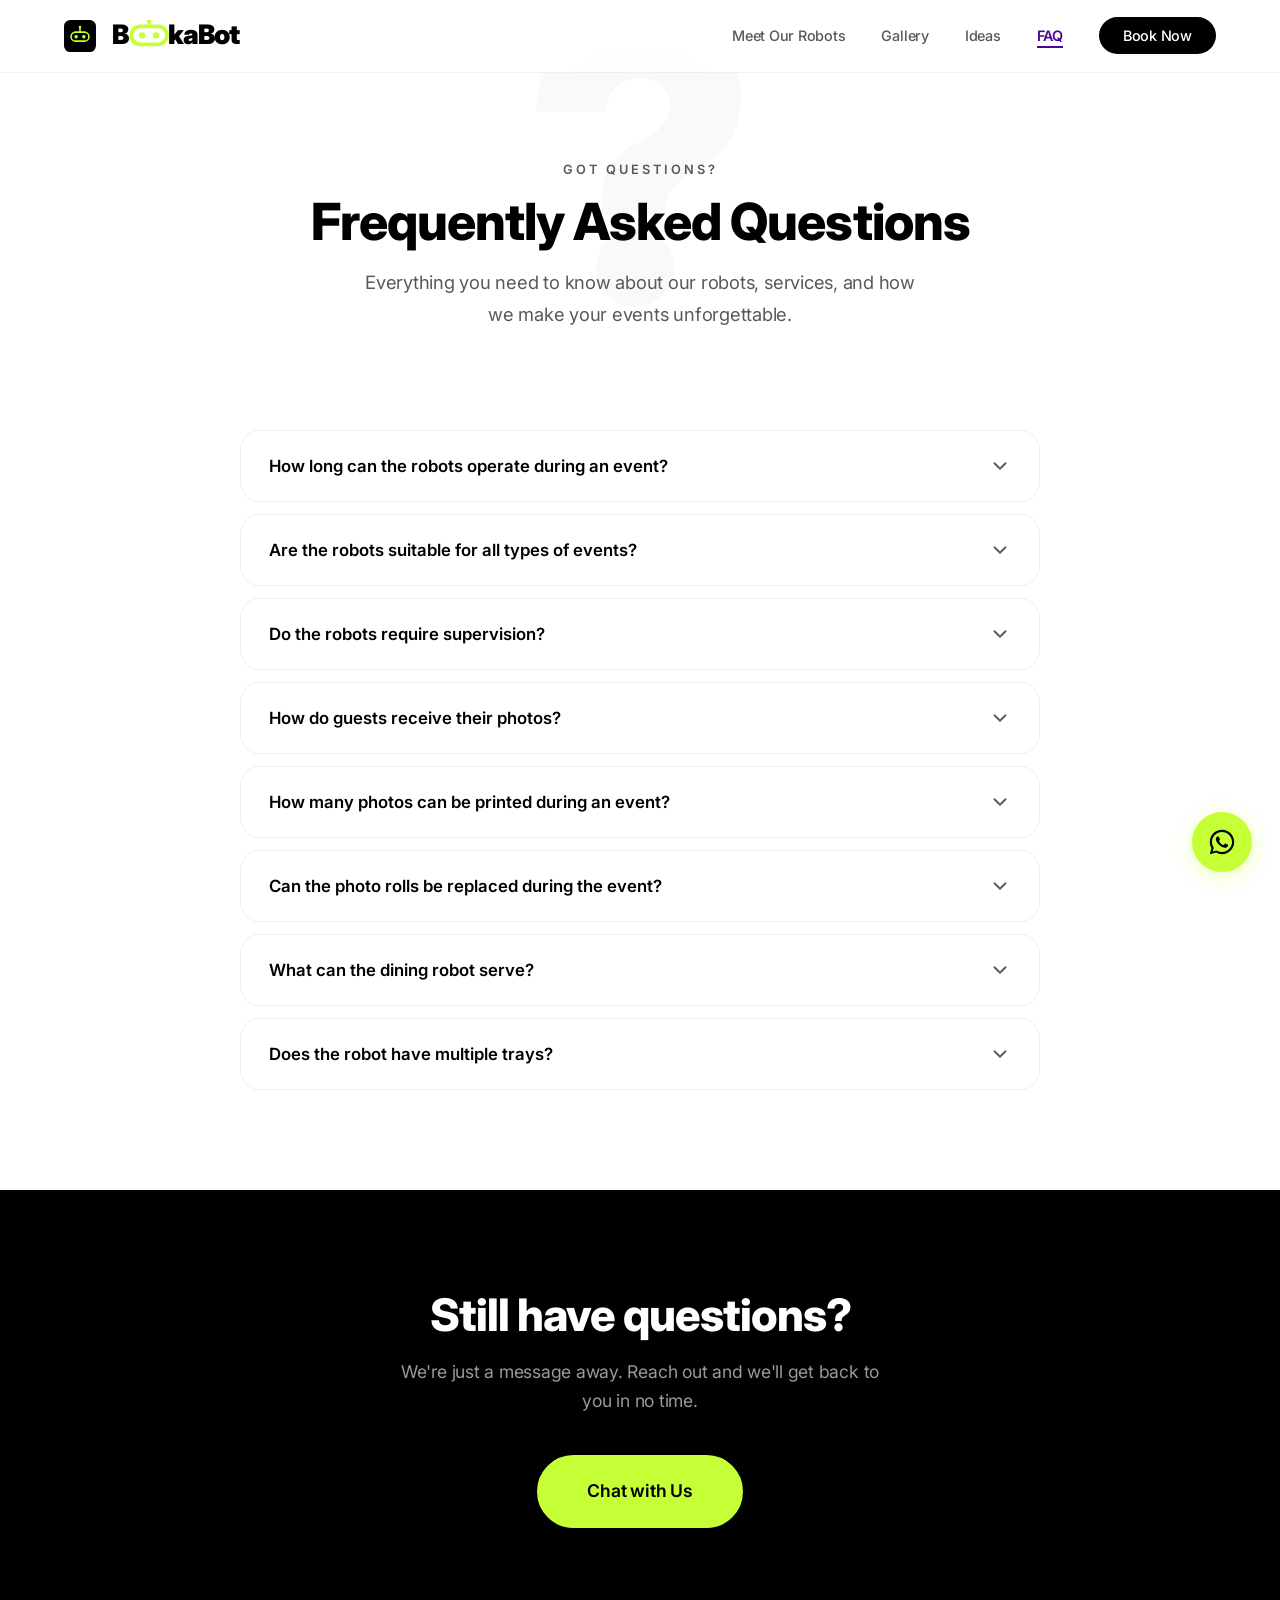
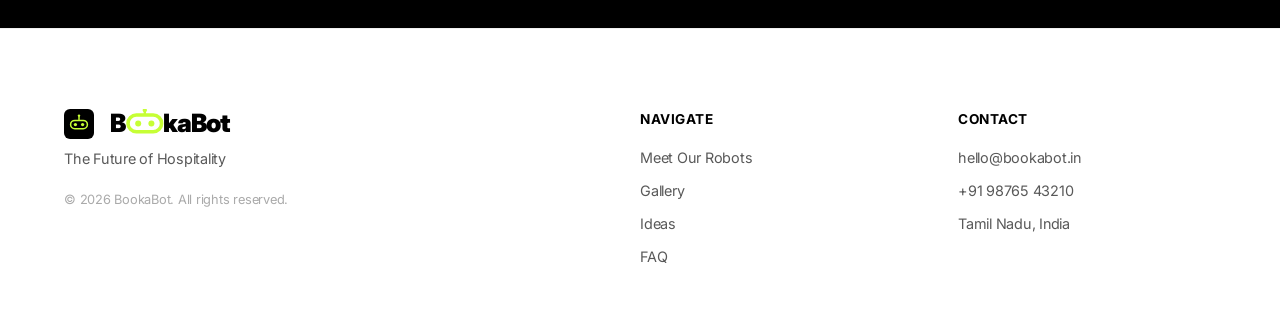
==== commit 9f340965: "Photos and Bots Parallex scroll bots" ====
--- a/faq.html
+++ b/faq.html
@@ -49,7 +49,7 @@
       <ul class="nav-links" id="nav-links">
         <li><a href="index.html#robots">Meet Our Robots</a></li>
         <li><a href="index.html#gallery">Gallery</a></li>
-        <li><a href="index.html#perfect-for">Ideas</a></li>
+        <li><a href="ideas.html">Ideas</a></li>
         <li><a href="faq.html" class="nav-active">FAQ</a></li>
         <li><a href="index.html#cta-final" class="nav-cta">Book Now</a></li>
       </ul>
@@ -231,7 +231,7 @@
           <h4>Navigate</h4>
           <a href="index.html#robots">Meet Our Robots</a>
           <a href="index.html#gallery">Gallery</a>
-          <a href="index.html#perfect-for">Ideas</a>
+          <a href="ideas.html">Ideas</a>
           <a href="faq.html">FAQ</a>
         </div>
         <div class="footer-links">
--- a/style.css
+++ b/style.css
@@ -35,6 +35,7 @@
   background: var(--bg);
   color: var(--text);
   line-height: 1.6;
+  letter-spacing: -0.015em;
   overflow-x: hidden;
 }
 
@@ -219,12 +220,12 @@
   left: 0;
   width: 0;
   height: 2px;
-  background: var(--accent);
+  background: #4C0493;
   transition: width var(--transition);
 }
 
 .nav-links a:hover {
-  color: var(--text);
+  color: #4C0493;
 }
 
 .nav-links a:hover::after {
@@ -275,7 +276,7 @@
   min-height: 100vh;
   display: flex;
   align-items: center;
-  overflow: hidden;
+  /* Removed 'overflow: hidden' so parallax robots can fly down into features! */
   padding-top: 72px;
 }
 
@@ -286,8 +287,8 @@
   transform: translate(-50%, -50%);
   font-size: clamp(200px, 35vw, 500px);
   font-weight: 900;
-  color: rgba(0, 0, 0, 0.03);
-  letter-spacing: -10px;
+  color: rgba(0, 0, 0, 0.04);
+  letter-spacing: -0.05em;
   pointer-events: none;
   user-select: none;
   z-index: 0;
@@ -318,10 +319,10 @@
 }
 
 .hero-title {
-  font-size: clamp(3rem, 8vw, 5.5rem);
+  font-size: clamp(3.5rem, 8vw, 6rem);
   font-weight: 900;
-  letter-spacing: -3px;
-  line-height: 1;
+  letter-spacing: -0.04em;
+  line-height: 1.05;
   margin-bottom: 16px;
 }
 
@@ -331,16 +332,18 @@
 
 .hero-tagline {
   font-size: clamp(1.1rem, 2.5vw, 1.5rem);
-  font-weight: 500;
+  font-weight: 400;
+  letter-spacing: -0.01em;
   color: var(--text-secondary);
   margin-bottom: 24px;
 }
 
 .hero-desc {
-  font-size: 1.05rem;
-  color: var(--text-secondary);
+  font-size: 1.15rem;
+  color: #4A4A4A;
   max-width: 480px;
   line-height: 1.7;
+  letter-spacing: -0.01em;
   margin-bottom: 40px;
 }
 
@@ -360,25 +363,105 @@
 .hero-robot-wrapper {
   position: relative;
   width: 100%;
-  max-width: 400px;
-  animation: float 4s ease-in-out infinite;
-}
-
-.hero-robot {
+  max-width: 600px;
+  height: 650px;
+}
+
+.hero-parallax {
+  position: absolute;
+  z-index: 10;
+  transform: translateZ(0);
+  will-change: transform;
+}
+
+/* Linear diagonal spread, evenly spaced (Upper Right -> Middle -> Lower Right) */
+#hero-bot-1-wrap {
+  width: 200px;
+  top: 0%;
+  right: 0%;
+  left: auto;
+}
+
+#hero-bot-2-wrap {
+  width: 170px;
+  top: 35%;
+  right: 32%;
+  left: auto;
+  bottom: auto;
+}
+
+#hero-bot-3-wrap {
+  width: 210px;
+  bottom: 0%;
+  right: 64%;
+  left: auto;
+  top: auto;
+}
+
+/* Floor contact shadows for ambient grounding */
+#hero-bot-1-wrap::after,
+#hero-bot-2-wrap::after,
+#hero-bot-3-wrap::after {
+  content: '';
+  position: absolute;
+  z-index: 1;
+  pointer-events: none;
+  background: radial-gradient(ellipse at center, rgba(0, 0, 0, 0.4) 0%, rgba(0, 0, 0, 0) 65%);
+  border-radius: 50%;
+}
+
+/* Specific soft drop for floating bot */
+#hero-bot-1-wrap::after {
+  bottom: -40px;
+  left: 20%;
+  width: 60%;
+  height: 15px;
+  background: radial-gradient(ellipse at center, rgba(0, 0, 0, 0.15) 0%, rgba(0, 0, 0, 0) 70%);
+}
+
+#hero-bot-2-wrap::after {
+  bottom: -15px;
+  left: 20%;
+  width: 60%;
+  height: 20px;
+}
+
+#hero-bot-3-wrap::after {
+  bottom: -12px;
+  left: 10%;
+  width: 80%;
+  height: 22px;
+}
+
+.hero-floating-bot {
   width: 100%;
   height: auto;
-  filter: drop-shadow(0 20px 40px rgba(0, 0, 0, 0.08));
-}
-
-@keyframes float {
-
+  position: relative;
+  z-index: 2;
+  /* Premium metallic finish with tight ambient occlusion shadow layer */
+  filter: drop-shadow(0 4px 6px rgba(0, 0, 0, 0.45)) drop-shadow(0 15px 30px rgba(0, 0, 0, 0.15)) contrast(1.15) saturate(0.95) brightness(1.05);
+}
+
+.hero-bot-1 {
+  animation: floatBot 5s ease-in-out infinite;
+}
+
+.hero-bot-2 {
+  animation: floatBot 6s ease-in-out infinite reverse;
+}
+
+.hero-bot-3 {
+  animation: floatBot 7s ease-in-out infinite 1s;
+}
+
+@keyframes floatBot {
   0%,
   100% {
-    transform: translateY(0);
+    transform: translateY(0px) rotate(0deg);
   }
 
   50% {
-    transform: translateY(-20px);
+    transform: translateY(-25px) rotate(4deg);
   }
 }
 
@@ -412,7 +495,7 @@
   left: 0;
   width: 0;
   height: 3px;
-  background: var(--accent);
+  background: #4C0493;
   transition: width var(--transition);
 }
 
@@ -427,20 +510,34 @@
 }
 
 .feature-icon {
-  width: 56px;
-  height: 56px;
-  margin-bottom: 28px;
-  color: var(--text);
-  transition: color var(--transition);
-}
-
-.feature-card:hover .feature-icon {
-  color: var(--accent);
-}
-
-.feature-icon svg {
+  width: 90px;
+  height: 90px;
+  margin-bottom: 24px;
+  position: relative;
+  display: flex;
+  align-items: center;
+  justify-content: center;
+}
+
+.feature-popup-img {
   width: 100%;
   height: 100%;
+  object-fit: contain;
+  filter: drop-shadow(0 15px 25px rgba(0, 0, 0, 0.1));
+  opacity: 0;
+  transform: translateY(-60px) scale(0.8);
+  /* Bouncy pop-up */
+  transition: all 1s cubic-bezier(0.34, 1.56, 0.64, 1);
+  transition-delay: 0.1s;
+}
+
+.feature-card.visible .feature-popup-img {
+  opacity: 1;
+  transform: translateY(0) scale(1);
+}
+
+.feature-card:hover .feature-popup-img {
+  transform: translateY(-8px) scale(1.05);
 }
 
 .feature-title {
@@ -1171,6 +1268,16 @@
     grid-template-columns: repeat(2, 1fr);
   }
 
+  .robot-showcase,
+  .robot-showcase.reverse {
+    grid-template-columns: 1fr;
+    gap: 48px;
+  }
+
+  .robot-image-placeholder {
+    order: -1;
+  }
+
   .gallery-item--wide {
     grid-column: span 1;
   }
@@ -1235,6 +1342,63 @@
     font-size: 150px;
   }
 
+  .footer-links {
+    margin-bottom: 24px;
+  }
+  
+  .hero {
+    min-height: auto;
+    padding-bottom: 80px;
+  }
+
+  .hero-container {
+    gap: 30px;
+  }
+  
+  /* Mobile Hero Robots Layout */
+  .hero-robot-wrapper {
+    height: 380px;
+    max-width: 100%;
+    margin: 0 auto;
+  }
+  
+  #hero-bot-1-wrap {
+    width: 90px;
+    top: 5%;
+    right: 10%;
+  }
+
+  #hero-bot-2-wrap {
+    width: 80px;
+    bottom: auto;
+    top: 40%;
+    right: 35%;
+    left: auto;
+  }
+
+  #hero-bot-3-wrap {
+    width: 100px;
+    top: auto;
+    bottom: 5%;
+    right: 55%;
+    left: auto;
+  }
+
+  /* Scale mobile contact shadows */
+  #hero-bot-1-wrap::after {
+    bottom: -20px;
+    height: 8px;
+  }
+  #hero-bot-2-wrap::after {
+    bottom: -8px;
+    height: 10px;
+  }
+  #hero-bot-3-wrap::after {
+    bottom: -6px;
+    height: 12px;
+  }
+
+
   .section-title {
     margin-bottom: 40px;
   }
@@ -1245,6 +1409,14 @@
 
   .gallery-grid {
     grid-template-columns: 1fr;
+  }
+
+  .robots-list {
+    gap: 80px;
+  }
+
+  .robot-name {
+    font-size: 2.2rem;
   }
 
   .footer-grid {
@@ -1299,7 +1471,7 @@
 
 /* Active nav link */
 .nav-active {
-  color: var(--text) !important;
+  color: #4C0493 !important;
   font-weight: 600 !important;
 }
 
